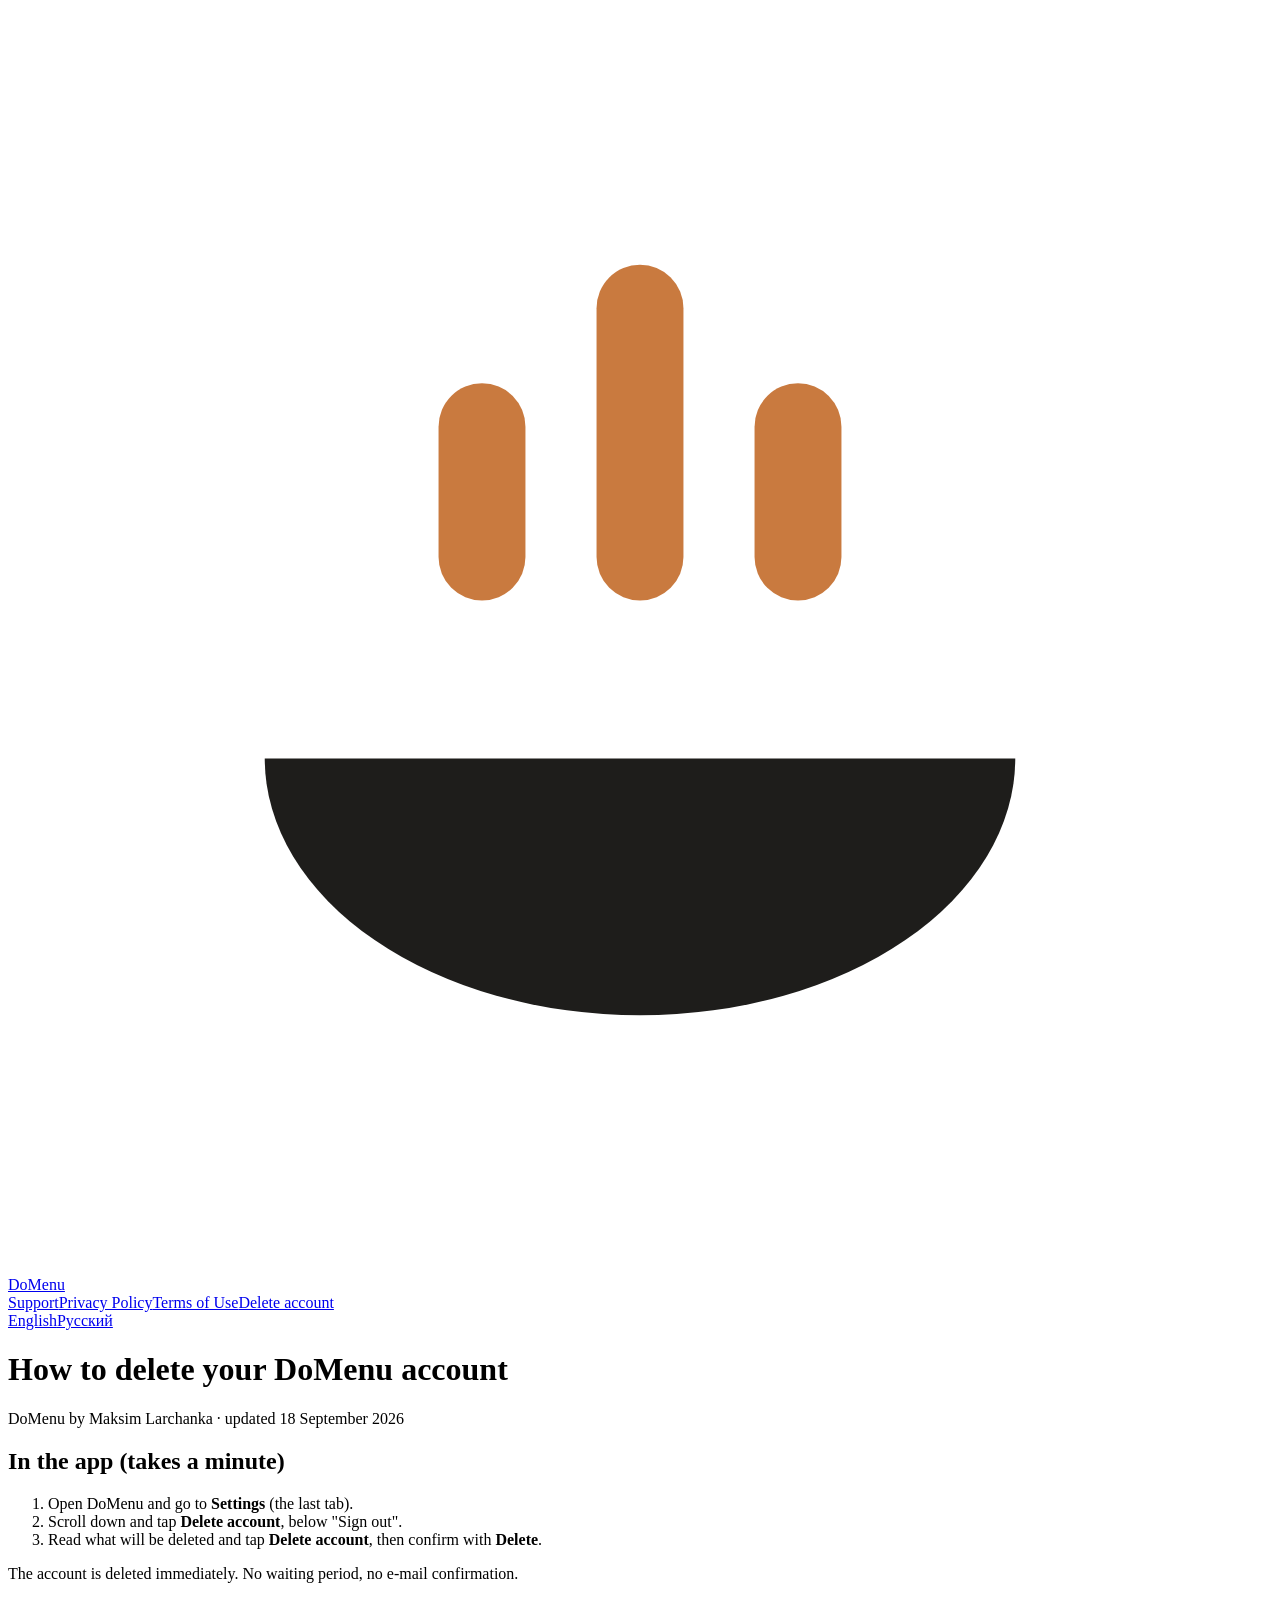
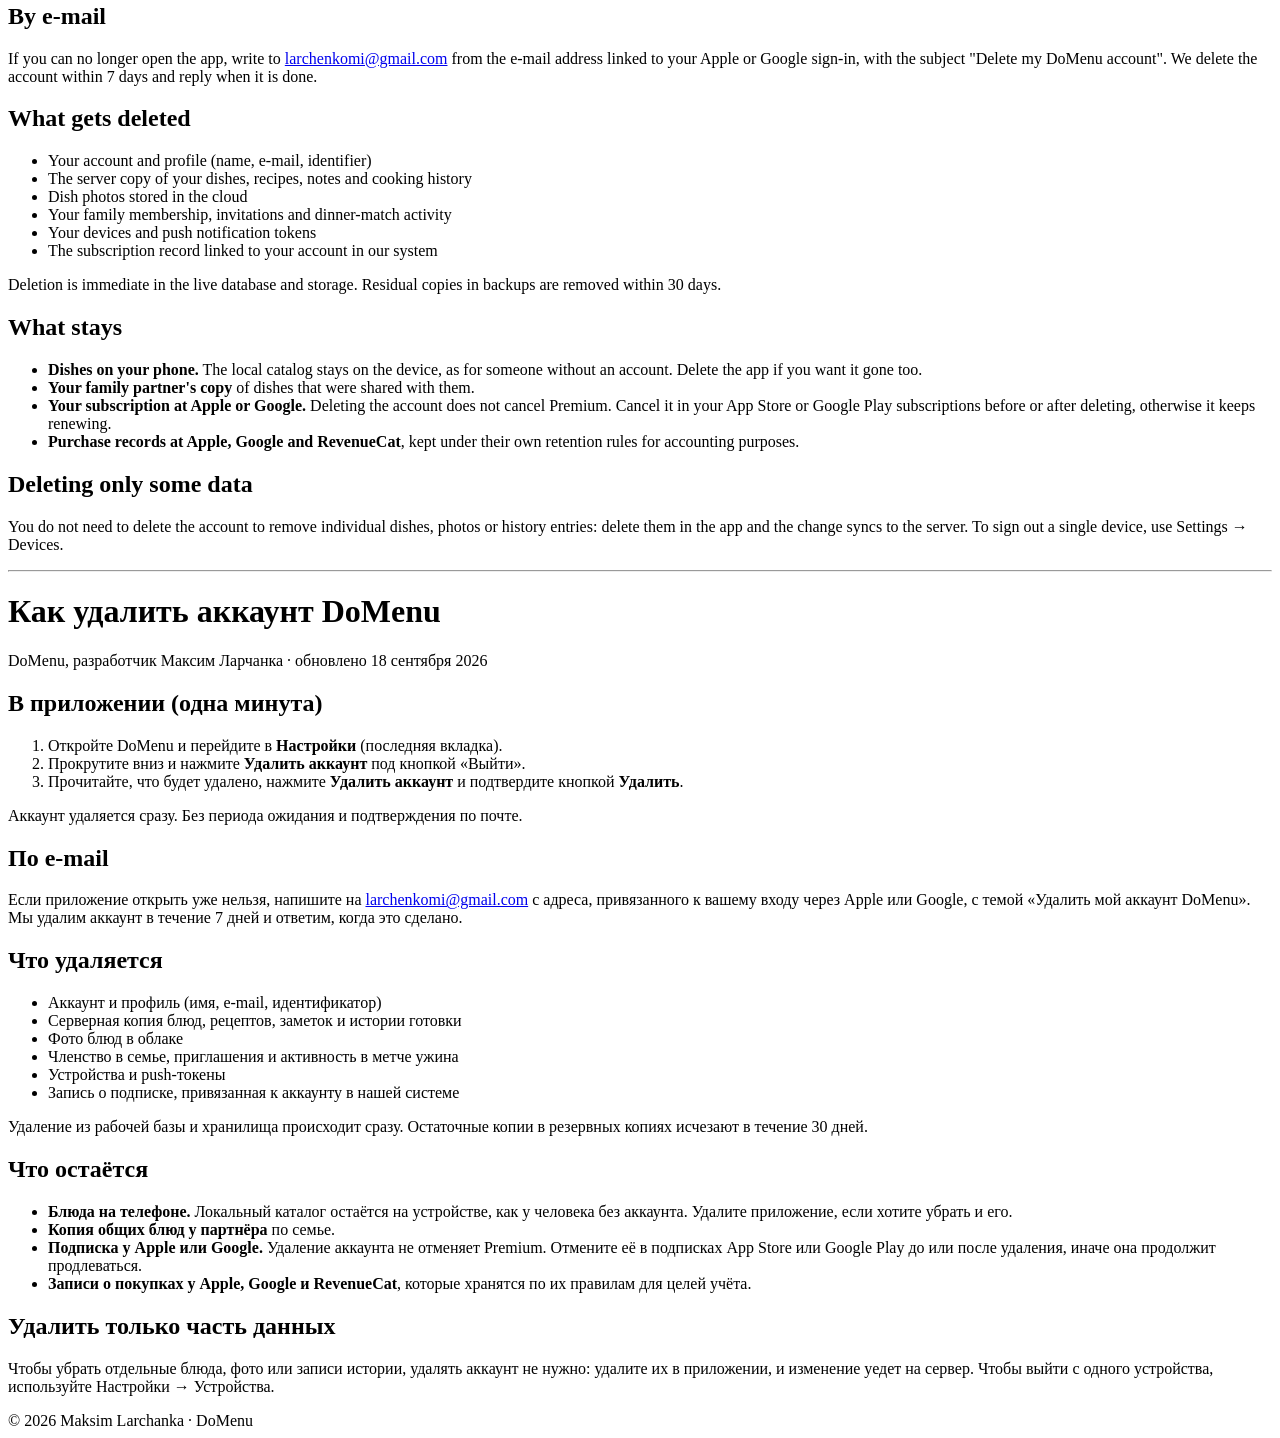
==== delete-account/index.html @ 8ad33fca "Privacy policy, terms of use, account deletion and support pages Co-Authored-By: Claude Fable 5.1 <n" ====
<!doctype html><html lang="en"><head><meta charset="utf-8"><meta name="viewport" content="width=device-width,initial-scale=1"><title>DoMenu — Delete your account</title><link rel="stylesheet" href="/domenu-site/style.css"></head><body>
<header>
  <a class="brand" href="/domenu-site/"><svg viewBox="0 0 64 64" aria-hidden="true"><rect x="21.8" y="19" width="4.4" height="11" rx="2.2" fill="#C97A3F"/><rect x="29.8" y="13" width="4.4" height="17" rx="2.2" fill="#C97A3F"/><rect x="37.8" y="19" width="4.4" height="11" rx="2.2" fill="#C97A3F"/><path d="M13 38 H51 A19 13 0 0 1 13 38 Z" fill="#1E1D1B"/></svg>DoMenu</a>
  <nav><a href="/domenu-site/">Support</a><a href="/domenu-site/privacy/">Privacy Policy</a><a href="/domenu-site/terms/">Terms of Use</a><a href="/domenu-site/delete-account/">Delete account</a></nav>
</header>
<main>
<div class="lang"><a href="#en">English</a><a href="#ru">Русский</a></div>
<h1 id="en">How to delete your DoMenu account</h1>
<p class="meta">DoMenu by Maksim Larchanka · updated 18 September 2026</p>

<h2>In the app (takes a minute)</h2>
<ol class="steps">
<li>Open DoMenu and go to <strong>Settings</strong> (the last tab).</li>
<li>Scroll down and tap <strong>Delete account</strong>, below "Sign out".</li>
<li>Read what will be deleted and tap <strong>Delete account</strong>, then confirm with <strong>Delete</strong>.</li>
</ol>
<p>The account is deleted immediately. No waiting period, no e-mail confirmation.</p>

<h2>By e-mail</h2>
<p>If you can no longer open the app, write to <a href="mailto:larchenkomi@gmail.com?subject=Delete%20my%20DoMenu%20account">larchenkomi@gmail.com</a> from the e-mail address linked to your Apple or Google sign-in, with the subject "Delete my DoMenu account". We delete the account within 7 days and reply when it is done.</p>

<h2>What gets deleted</h2>
<ul>
<li>Your account and profile (name, e-mail, identifier)</li>
<li>The server copy of your dishes, recipes, notes and cooking history</li>
<li>Dish photos stored in the cloud</li>
<li>Your family membership, invitations and dinner-match activity</li>
<li>Your devices and push notification tokens</li>
<li>The subscription record linked to your account in our system</li>
</ul>
<p>Deletion is immediate in the live database and storage. Residual copies in backups are removed within 30 days.</p>

<h2>What stays</h2>
<ul>
<li><strong>Dishes on your phone.</strong> The local catalog stays on the device, as for someone without an account. Delete the app if you want it gone too.</li>
<li><strong>Your family partner's copy</strong> of dishes that were shared with them.</li>
<li><strong>Your subscription at Apple or Google.</strong> Deleting the account does not cancel Premium. Cancel it in your App Store or Google Play subscriptions before or after deleting, otherwise it keeps renewing.</li>
<li><strong>Purchase records at Apple, Google and RevenueCat</strong>, kept under their own retention rules for accounting purposes.</li>
</ul>

<h2>Deleting only some data</h2>
<p>You do not need to delete the account to remove individual dishes, photos or history entries: delete them in the app and the change syncs to the server. To sign out a single device, use Settings → Devices.</p>

<hr class="ru">
<h1 id="ru">Как удалить аккаунт DoMenu</h1>
<p class="meta">DoMenu, разработчик Максим Ларчанка · обновлено 18 сентября 2026</p>

<h2>В приложении (одна минута)</h2>
<ol class="steps">
<li>Откройте DoMenu и перейдите в <strong>Настройки</strong> (последняя вкладка).</li>
<li>Прокрутите вниз и нажмите <strong>Удалить аккаунт</strong> под кнопкой «Выйти».</li>
<li>Прочитайте, что будет удалено, нажмите <strong>Удалить аккаунт</strong> и подтвердите кнопкой <strong>Удалить</strong>.</li>
</ol>
<p>Аккаунт удаляется сразу. Без периода ожидания и подтверждения по почте.</p>

<h2>По e-mail</h2>
<p>Если приложение открыть уже нельзя, напишите на <a href="mailto:larchenkomi@gmail.com?subject=Delete%20my%20DoMenu%20account">larchenkomi@gmail.com</a> с адреса, привязанного к вашему входу через Apple или Google, с темой «Удалить мой аккаунт DoMenu». Мы удалим аккаунт в течение 7 дней и ответим, когда это сделано.</p>

<h2>Что удаляется</h2>
<ul>
<li>Аккаунт и профиль (имя, e-mail, идентификатор)</li>
<li>Серверная копия блюд, рецептов, заметок и истории готовки</li>
<li>Фото блюд в облаке</li>
<li>Членство в семье, приглашения и активность в метче ужина</li>
<li>Устройства и push-токены</li>
<li>Запись о подписке, привязанная к аккаунту в нашей системе</li>
</ul>
<p>Удаление из рабочей базы и хранилища происходит сразу. Остаточные копии в резервных копиях исчезают в течение 30 дней.</p>

<h2>Что остаётся</h2>
<ul>
<li><strong>Блюда на телефоне.</strong> Локальный каталог остаётся на устройстве, как у человека без аккаунта. Удалите приложение, если хотите убрать и его.</li>
<li><strong>Копия общих блюд у партнёра</strong> по семье.</li>
<li><strong>Подписка у Apple или Google.</strong> Удаление аккаунта не отменяет Premium. Отмените её в подписках App Store или Google Play до или после удаления, иначе она продолжит продлеваться.</li>
<li><strong>Записи о покупках у Apple, Google и RevenueCat</strong>, которые хранятся по их правилам для целей учёта.</li>
</ul>

<h2>Удалить только часть данных</h2>
<p>Чтобы убрать отдельные блюда, фото или записи истории, удалять аккаунт не нужно: удалите их в приложении, и изменение уедет на сервер. Чтобы выйти с одного устройства, используйте Настройки → Устройства.</p>
</main>
<footer>© 2026 Maksim Larchanka · DoMenu</footer>
</body></html>
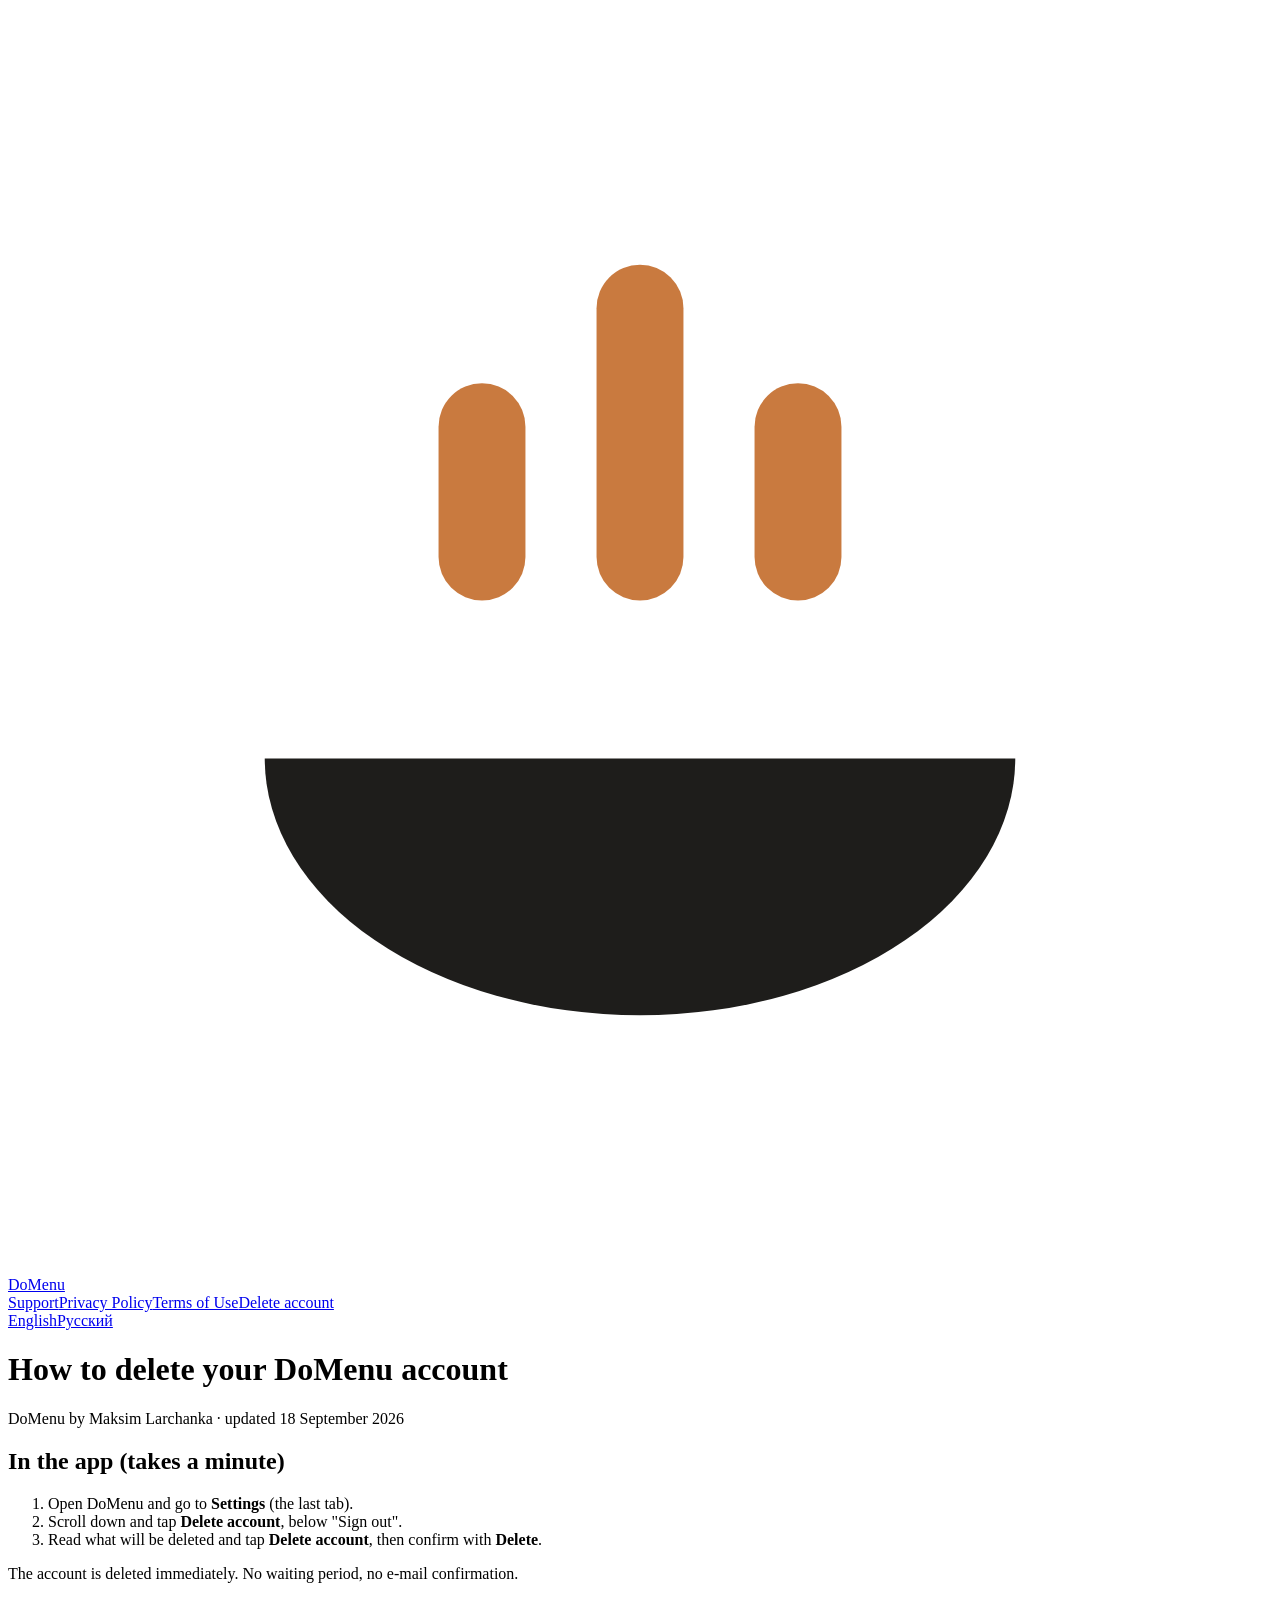
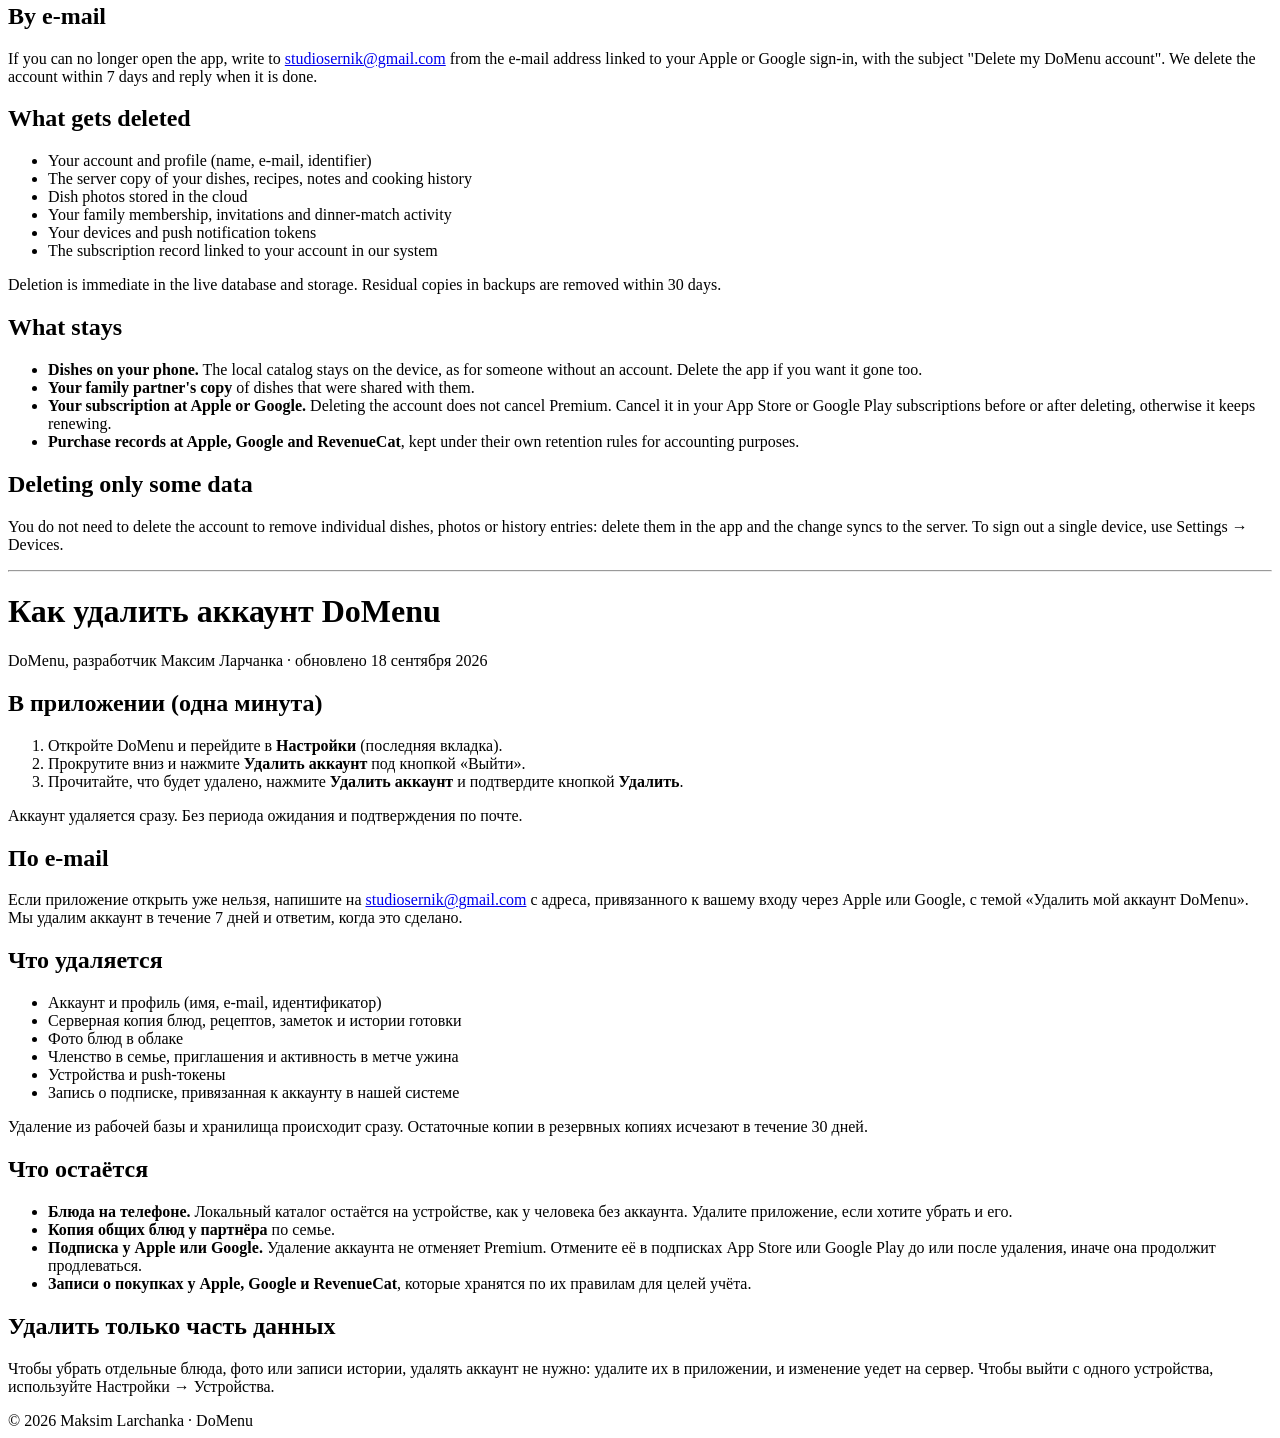
==== commit 2f7ca6b0: "Contact e-mail: studiosernik@gmail.com" ====
--- a/delete-account/index.html
+++ b/delete-account/index.html
@@ -17,7 +17,7 @@
 <p>The account is deleted immediately. No waiting period, no e-mail confirmation.</p>
 
 <h2>By e-mail</h2>
-<p>If you can no longer open the app, write to <a href="mailto:larchenkomi@gmail.com?subject=Delete%20my%20DoMenu%20account">larchenkomi@gmail.com</a> from the e-mail address linked to your Apple or Google sign-in, with the subject "Delete my DoMenu account". We delete the account within 7 days and reply when it is done.</p>
+<p>If you can no longer open the app, write to <a href="mailto:studiosernik@gmail.com?subject=Delete%20my%20DoMenu%20account">studiosernik@gmail.com</a> from the e-mail address linked to your Apple or Google sign-in, with the subject "Delete my DoMenu account". We delete the account within 7 days and reply when it is done.</p>
 
 <h2>What gets deleted</h2>
 <ul>
@@ -54,7 +54,7 @@
 <p>Аккаунт удаляется сразу. Без периода ожидания и подтверждения по почте.</p>
 
 <h2>По e-mail</h2>
-<p>Если приложение открыть уже нельзя, напишите на <a href="mailto:larchenkomi@gmail.com?subject=Delete%20my%20DoMenu%20account">larchenkomi@gmail.com</a> с адреса, привязанного к вашему входу через Apple или Google, с темой «Удалить мой аккаунт DoMenu». Мы удалим аккаунт в течение 7 дней и ответим, когда это сделано.</p>
+<p>Если приложение открыть уже нельзя, напишите на <a href="mailto:studiosernik@gmail.com?subject=Delete%20my%20DoMenu%20account">studiosernik@gmail.com</a> с адреса, привязанного к вашему входу через Apple или Google, с темой «Удалить мой аккаунт DoMenu». Мы удалим аккаунт в течение 7 дней и ответим, когда это сделано.</p>
 
 <h2>Что удаляется</h2>
 <ul>
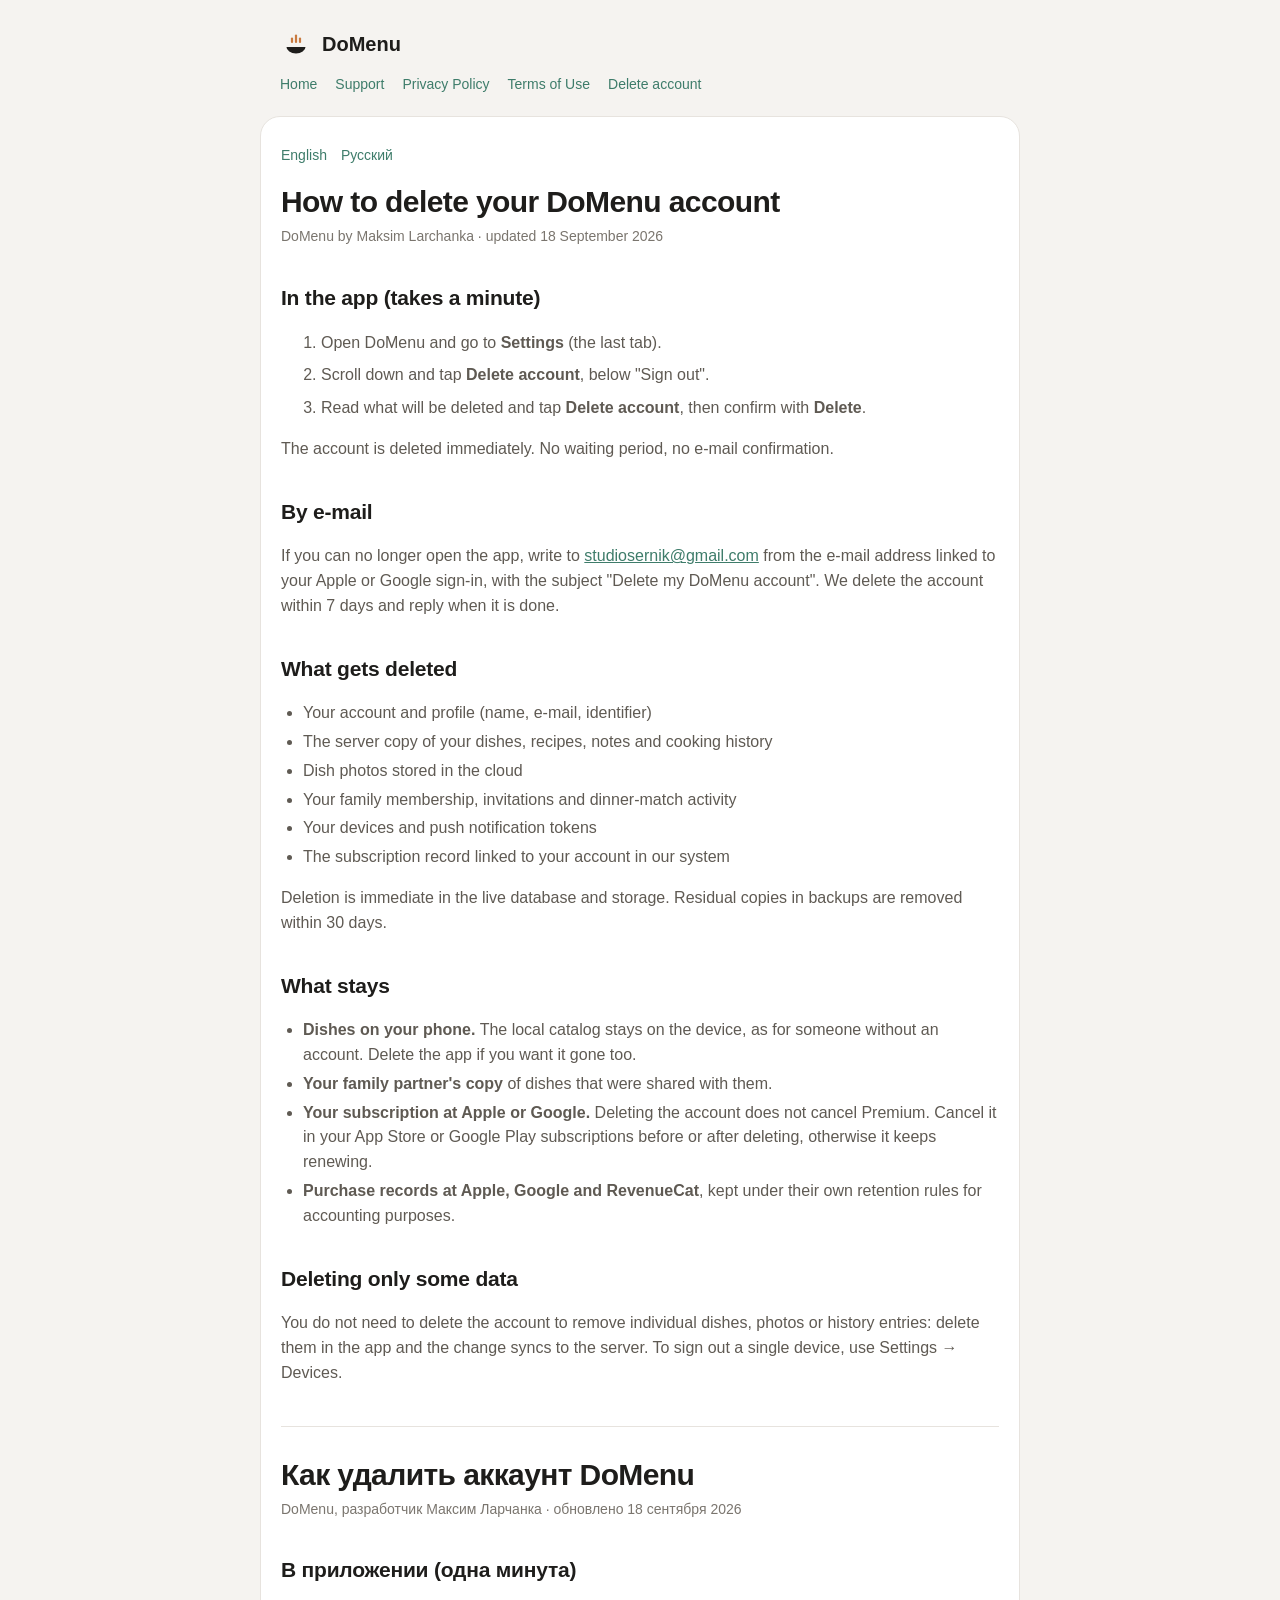
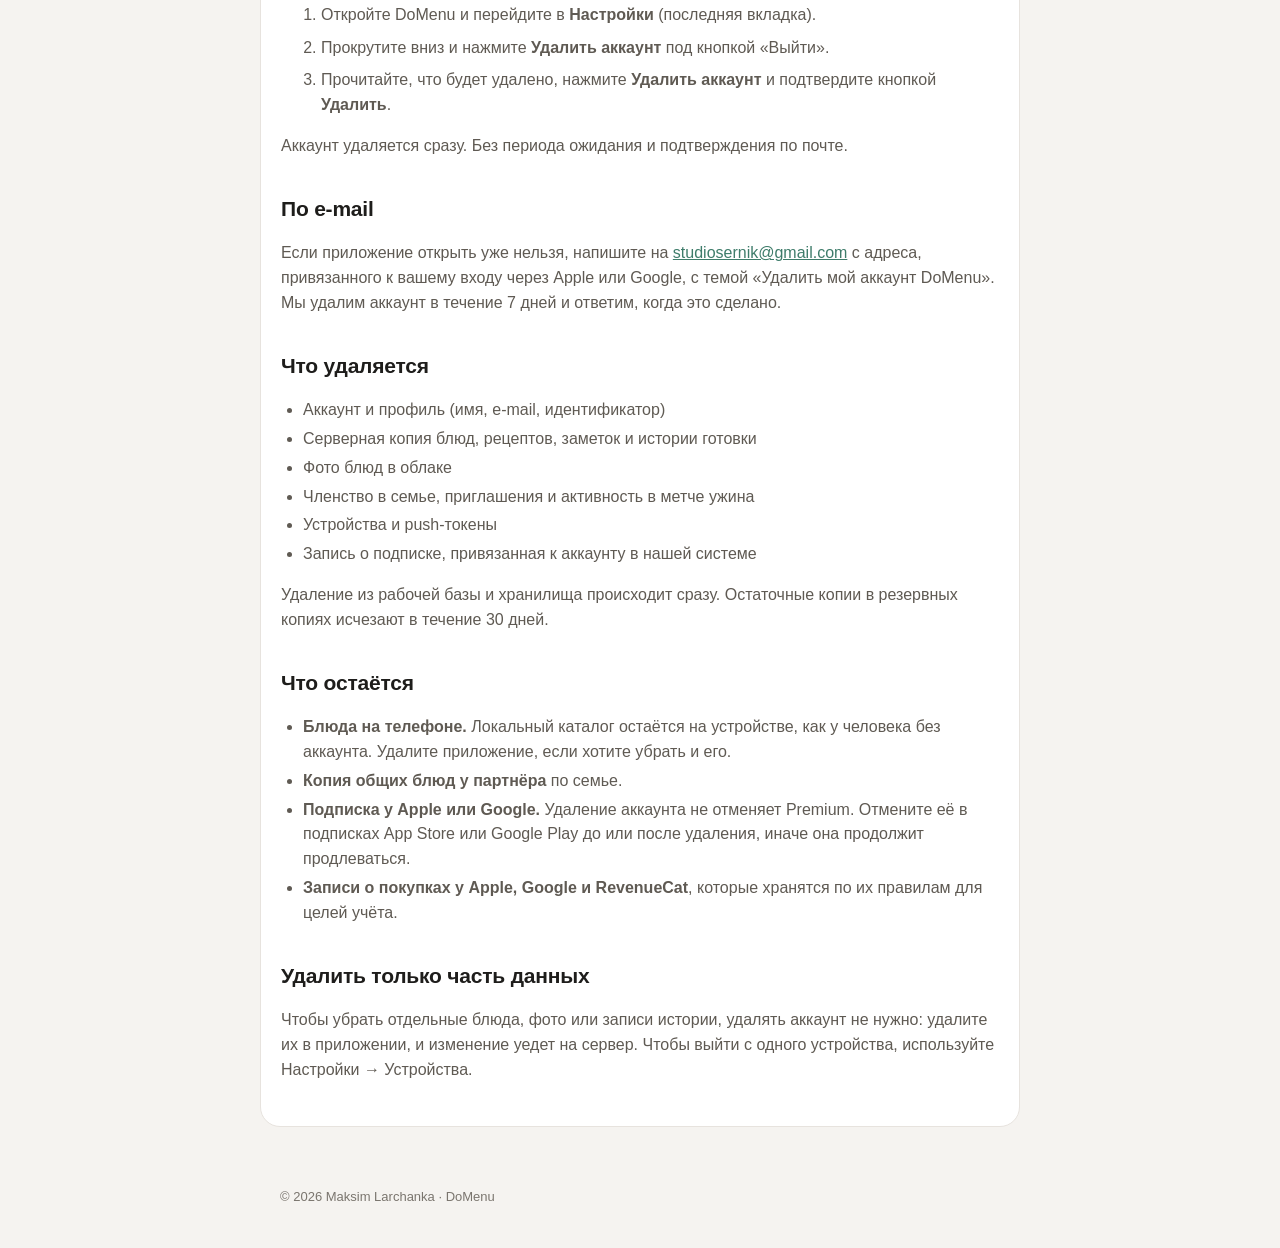
==== commit c32d574d: "Лендинг DoMenu на двух языках Главная страница стала лендингом: hero с кадром «Сегодня», три шага, п" ====
--- a/delete-account/index.html
+++ b/delete-account/index.html
@@ -1,7 +1,7 @@
-<!doctype html><html lang="en"><head><meta charset="utf-8"><meta name="viewport" content="width=device-width,initial-scale=1"><title>DoMenu — Delete your account</title><link rel="stylesheet" href="/domenu-site/style.css"></head><body>
+<!doctype html><html lang="en"><head><meta charset="utf-8"><meta name="viewport" content="width=device-width,initial-scale=1"><title>DoMenu — Delete your account</title><link rel="stylesheet" href="../style.css"></head><body>
 <header>
-  <a class="brand" href="/domenu-site/"><svg viewBox="0 0 64 64" aria-hidden="true"><rect x="21.8" y="19" width="4.4" height="11" rx="2.2" fill="#C97A3F"/><rect x="29.8" y="13" width="4.4" height="17" rx="2.2" fill="#C97A3F"/><rect x="37.8" y="19" width="4.4" height="11" rx="2.2" fill="#C97A3F"/><path d="M13 38 H51 A19 13 0 0 1 13 38 Z" fill="#1E1D1B"/></svg>DoMenu</a>
-  <nav><a href="/domenu-site/">Support</a><a href="/domenu-site/privacy/">Privacy Policy</a><a href="/domenu-site/terms/">Terms of Use</a><a href="/domenu-site/delete-account/">Delete account</a></nav>
+  <a class="brand" href="../"><svg viewBox="0 0 64 64" aria-hidden="true"><rect x="21.8" y="19" width="4.4" height="11" rx="2.2" fill="#C97A3F"/><rect x="29.8" y="13" width="4.4" height="17" rx="2.2" fill="#C97A3F"/><rect x="37.8" y="19" width="4.4" height="11" rx="2.2" fill="#C97A3F"/><path d="M13 38 H51 A19 13 0 0 1 13 38 Z" fill="#1E1D1B"/></svg>DoMenu</a>
+  <nav><a href="../">Home</a><a href="../support/">Support</a><a href="../privacy/">Privacy Policy</a><a href="../terms/">Terms of Use</a><a href="../delete-account/">Delete account</a></nav>
 </header>
 <main>
 <div class="lang"><a href="#en">English</a><a href="#ru">Русский</a></div>
--- a/style.css
+++ b/style.css
@@ -0,0 +1,28 @@
+:root{--bg:#F5F3F0;--surface:#fff;--ink:#1E1D1B;--body:#5F5A53;--muted:#7A756E;--border:#E7E3DE;--accent:#3E7C6A;--warm:#C97A3F}
+*{box-sizing:border-box}
+body{margin:0;background:var(--bg);color:var(--ink);font:16px/1.55 -apple-system,BlinkMacSystemFont,"Segoe UI",Roboto,Helvetica,Arial,sans-serif}
+header{padding:28px 20px 0;max-width:760px;margin:0 auto}
+.brand{display:flex;align-items:center;gap:10px;text-decoration:none;color:var(--ink);font-weight:700;font-size:20px}
+.brand svg{width:32px;height:32px}
+nav{margin:14px 0 0;display:flex;flex-wrap:wrap;gap:6px 18px;font-size:14px}
+nav a{color:var(--accent);text-decoration:none}
+nav a:hover{text-decoration:underline}
+main{max-width:760px;margin:20px auto 60px;padding:28px 20px;background:var(--surface);border:1px solid var(--border);border-radius:20px}
+h1{font-size:30px;line-height:1.2;margin:0 0 6px;letter-spacing:-.02em}
+h2{font-size:21px;margin:34px 0 10px;letter-spacing:-.01em}
+h3{font-size:17px;margin:22px 0 6px}
+p,li{color:var(--body)}
+p.meta{color:var(--muted);font-size:14px;margin:0 0 20px}
+a{color:var(--accent)}
+ul{padding-left:22px}
+li{margin:4px 0}
+.lang{display:flex;gap:14px;font-size:14px;margin:0 0 18px}
+.lang a{text-decoration:none;color:var(--accent)}
+.note{background:var(--bg);border-radius:12px;padding:12px 16px;margin:14px 0}
+.steps li{margin:8px 0}
+footer{max-width:760px;margin:0 auto;padding:0 20px 40px;color:var(--muted);font-size:13px}
+hr.ru{border:0;border-top:1px solid var(--border);margin:40px 0 30px}
+code{background:var(--bg);padding:2px 6px;border-radius:6px;font-size:14px}
+table{border-collapse:collapse;width:100%;font-size:15px;margin:10px 0}
+td,th{text-align:left;vertical-align:top;padding:8px 10px;border-bottom:1px solid var(--border);color:var(--body)}
+th{color:var(--ink)}
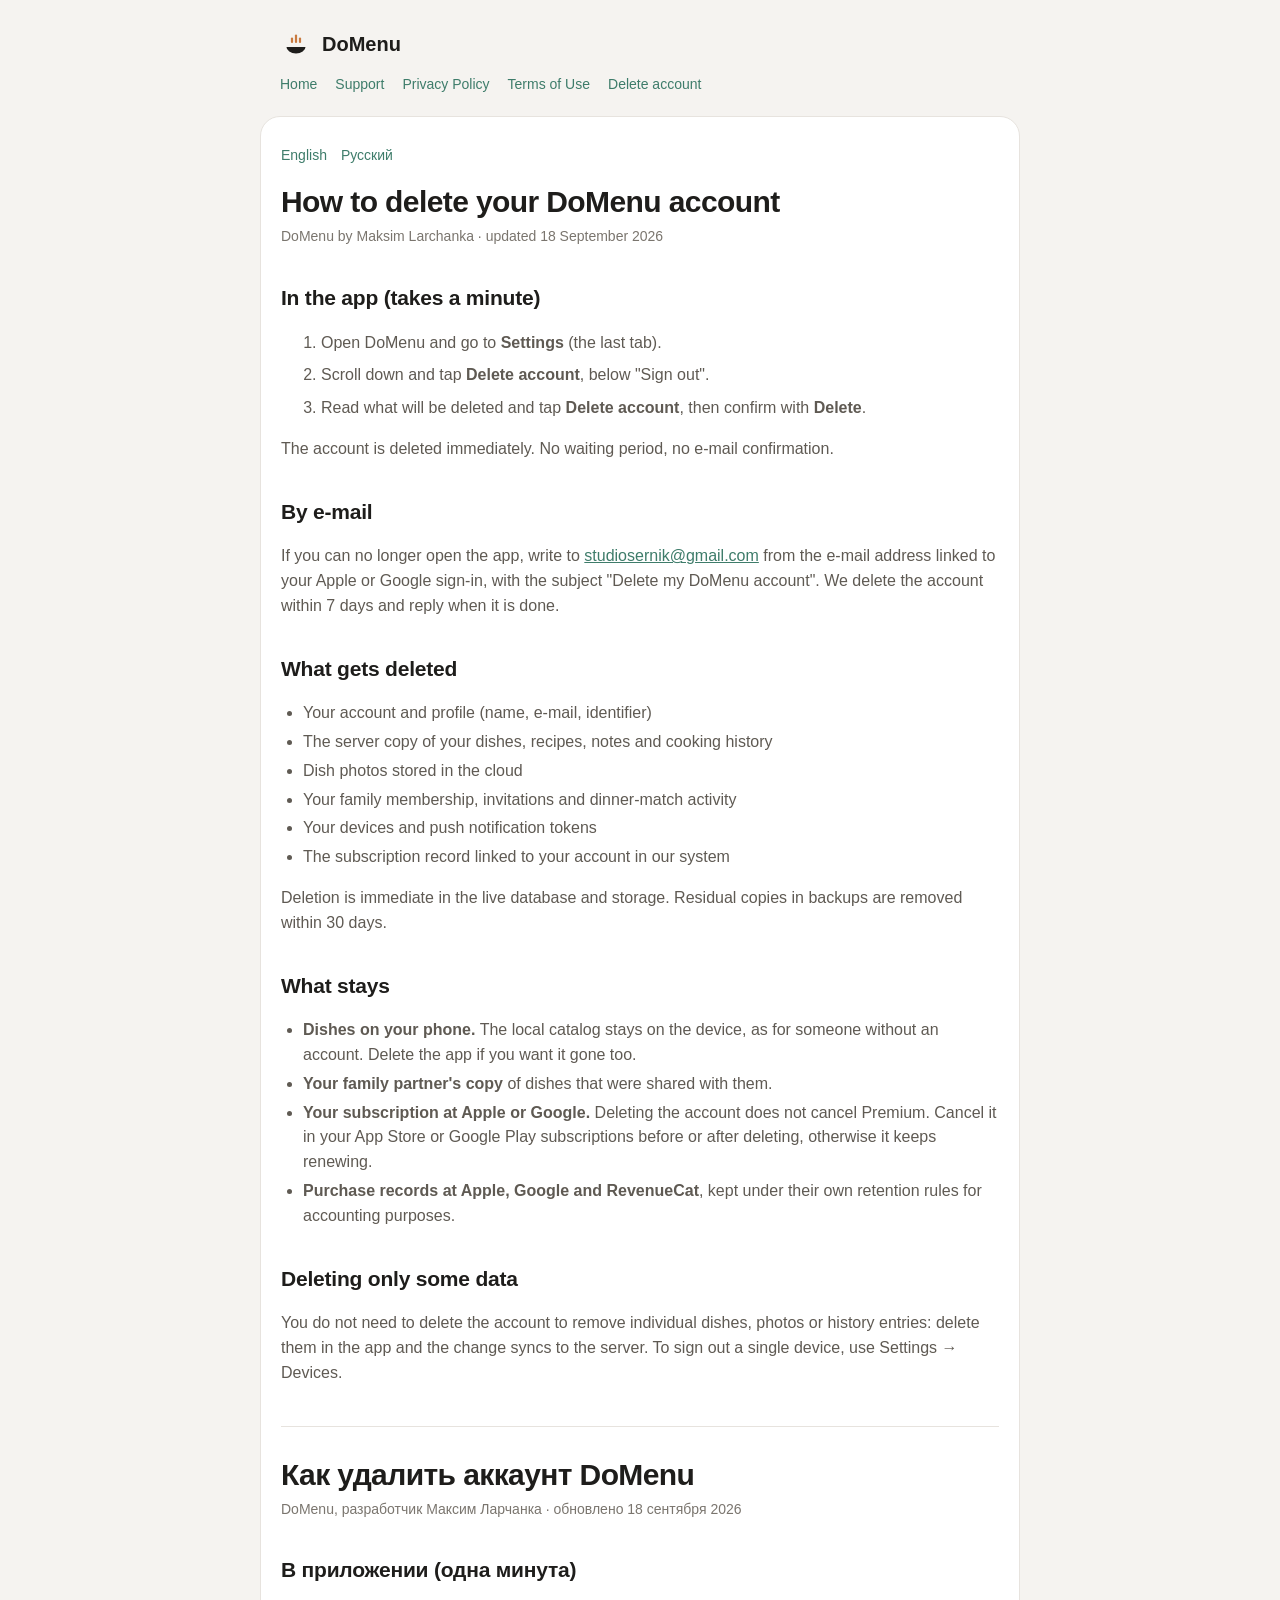
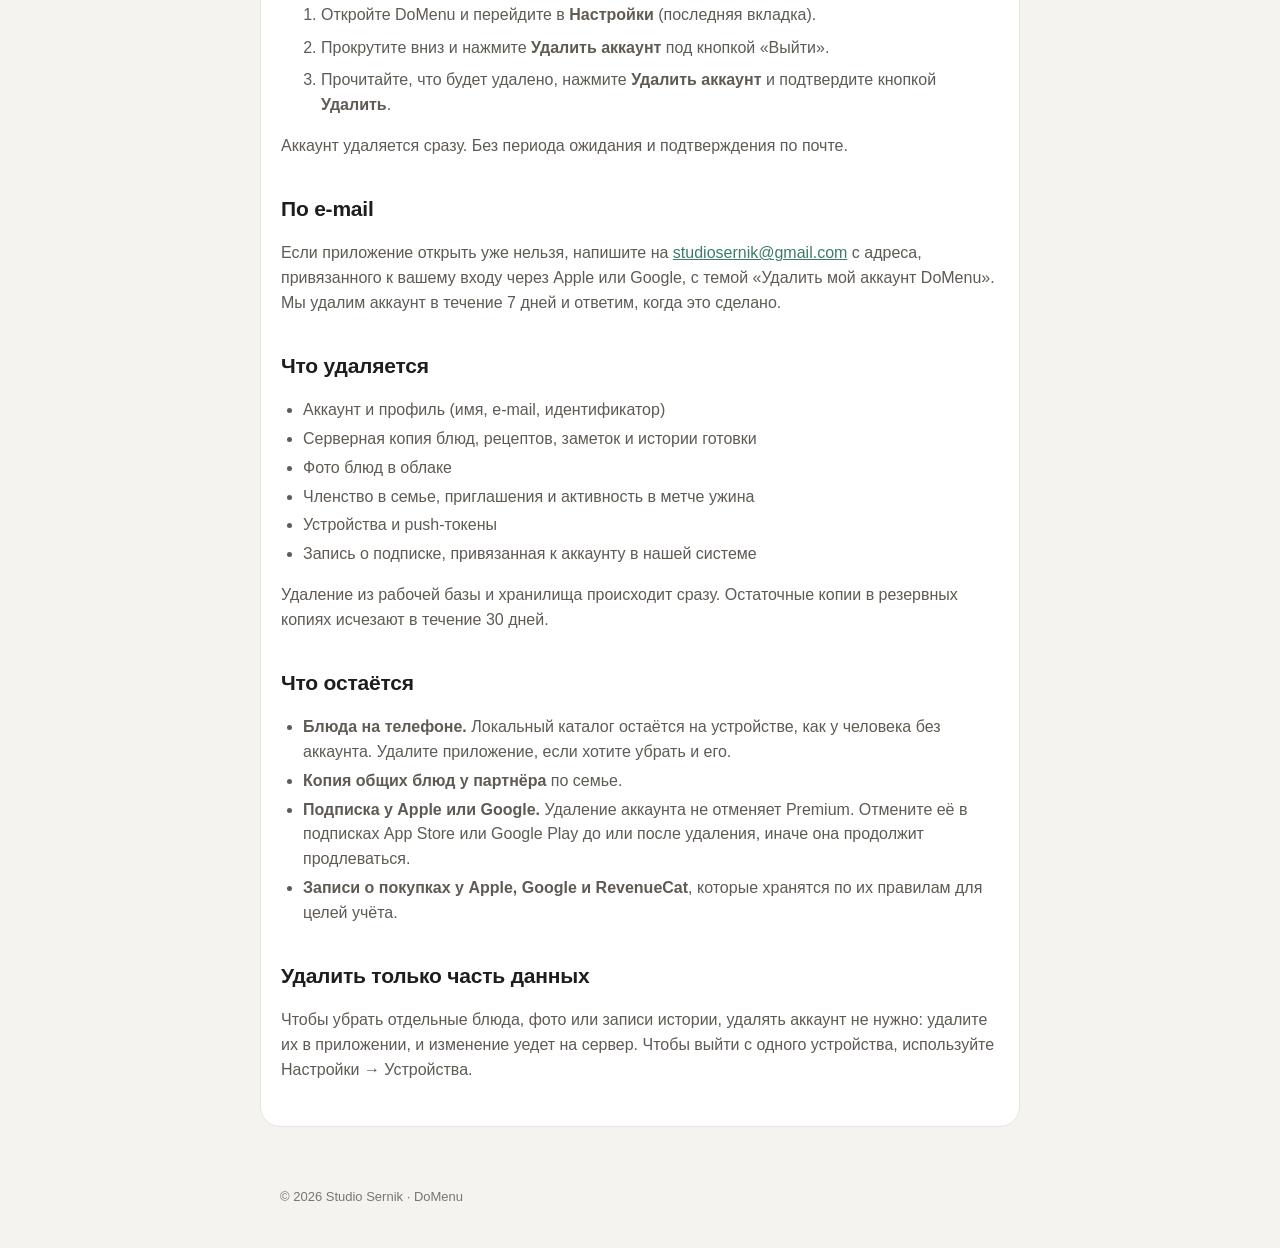
==== commit 4ceeb395: "Копирайт на страницах — Studio Sernik Co-Authored-By: Claude Opus 5 (1M context) <noreply@anthropic." ====
--- a/delete-account/index.html
+++ b/delete-account/index.html
@@ -78,5 +78,5 @@
 <h2>Удалить только часть данных</h2>
 <p>Чтобы убрать отдельные блюда, фото или записи истории, удалять аккаунт не нужно: удалите их в приложении, и изменение уедет на сервер. Чтобы выйти с одного устройства, используйте Настройки → Устройства.</p>
 </main>
-<footer>© 2026 Maksim Larchanka · DoMenu</footer>
+<footer>© 2026 Studio Sernik · DoMenu</footer>
 </body></html>
